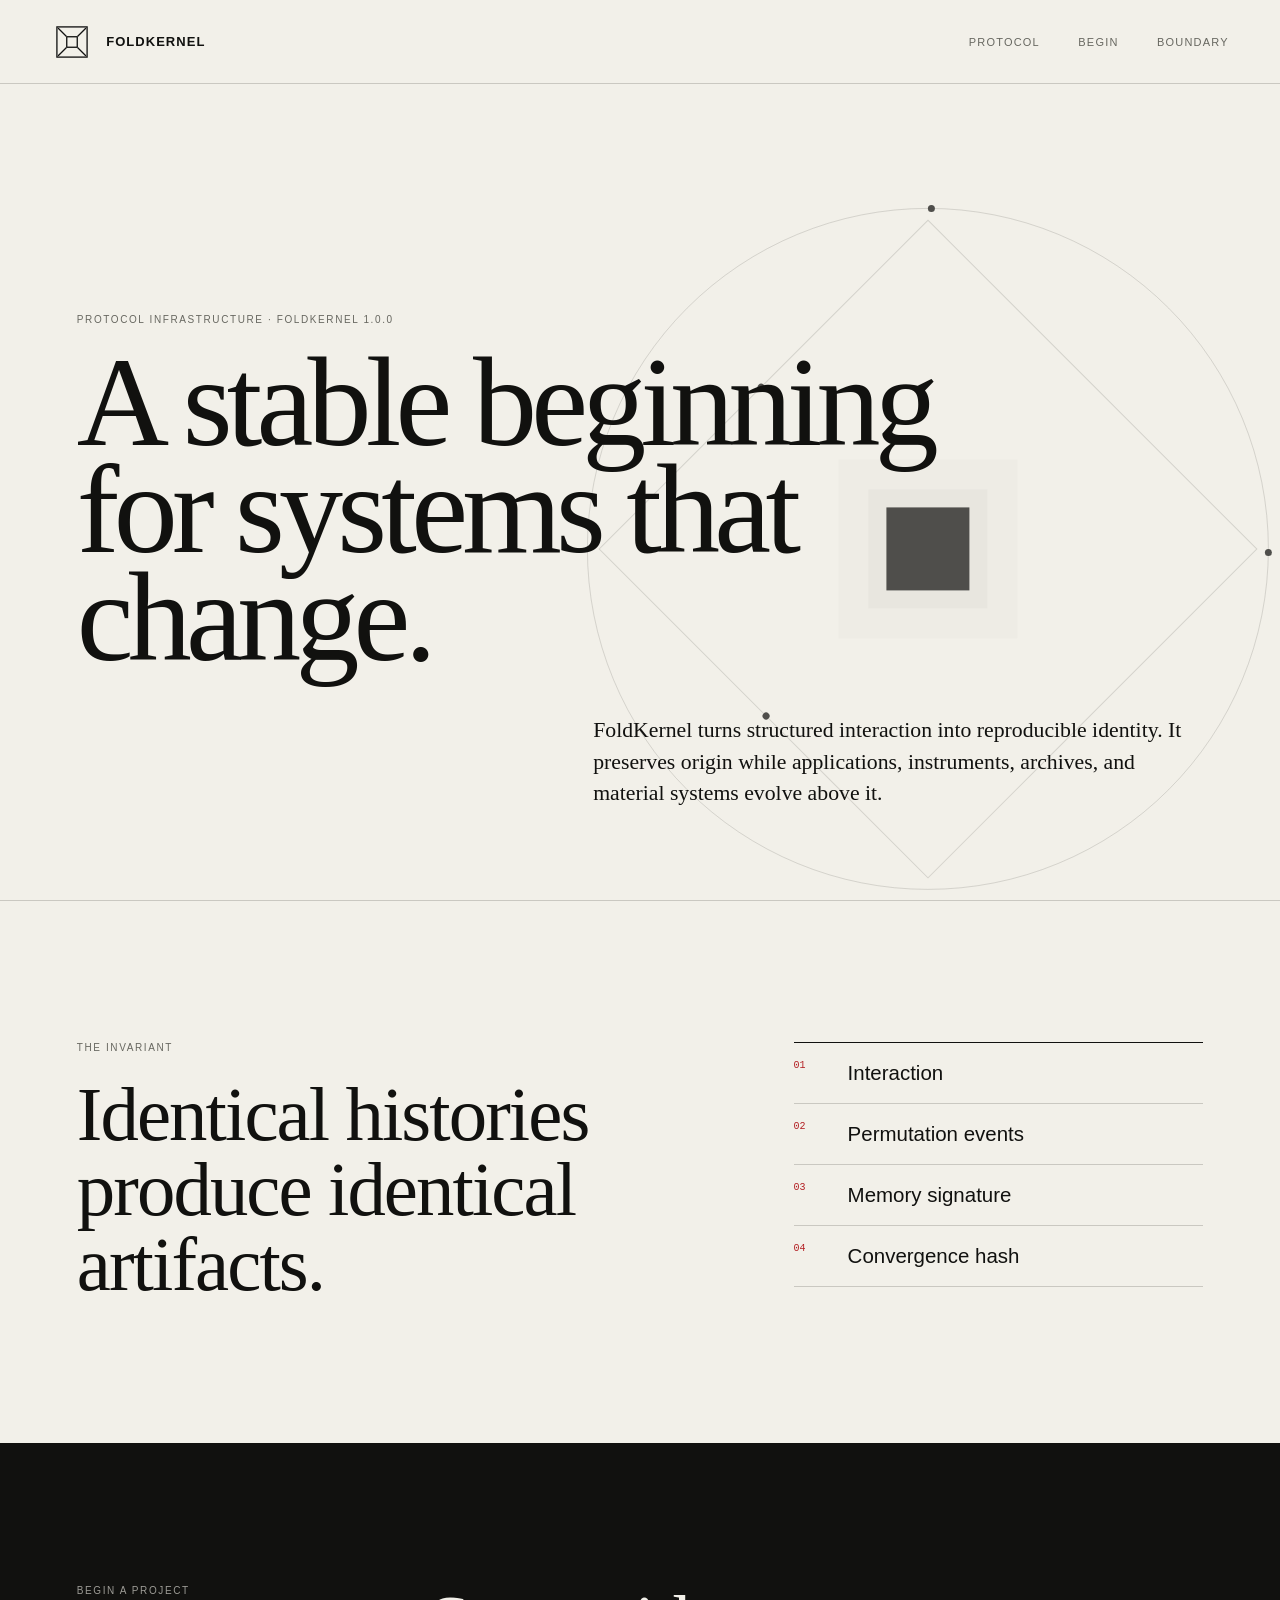
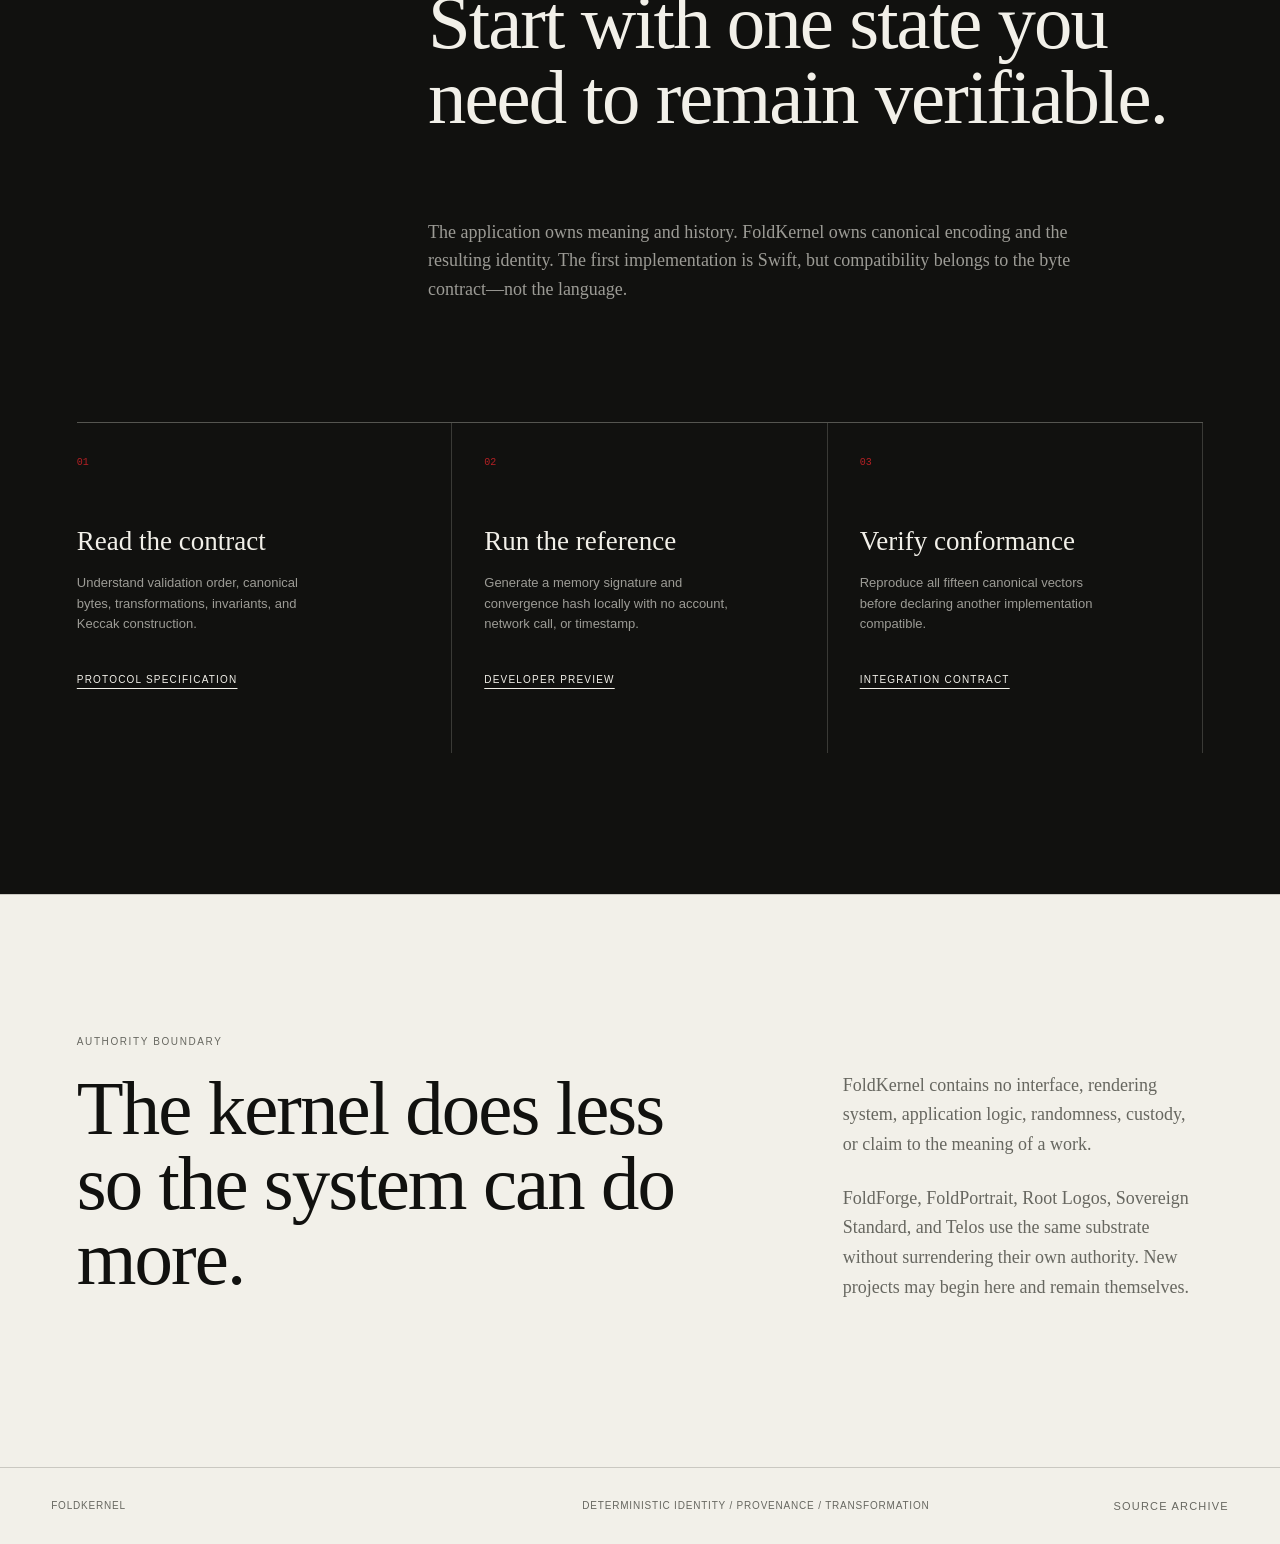
==== index.html @ e5596311 "Add FoldKernel studio entry surface" ====
<!doctype html>
<html lang="en">
  <head>
    <meta charset="utf-8" />
    <meta name="viewport" content="width=device-width, initial-scale=1" />
    <title>FoldKernel — Deterministic Protocol Infrastructure</title>
    <meta name="description" content="FoldKernel is deterministic identity and provenance infrastructure for systems that must evolve without losing their origin." />
    <link rel="canonical" href="https://foldkernel.zeropoet.xyz/" />
    <link rel="icon" href="./Assets/Brand/fold-kernel-mark.svg" type="image/svg+xml" />
    <link rel="stylesheet" href="./styles.css" />
  </head>
  <body>
    <header class="masthead">
      <a class="identity" href="./" aria-label="FoldKernel home">
        <img src="./Assets/Brand/fold-kernel-mark.svg" alt="" />
        <span>FoldKernel</span>
      </a>
      <nav aria-label="Page navigation">
        <a href="#protocol">Protocol</a>
        <a href="#begin">Begin</a>
        <a href="#boundary">Boundary</a>
      </nav>
    </header>

    <main>
      <section class="hero" aria-labelledby="hero-title">
        <div class="field" aria-hidden="true">
          <span class="orbit orbit-a"></span>
          <span class="orbit orbit-b"></span>
          <span class="kernel"></span>
        </div>
        <p class="eyebrow">Protocol infrastructure · FoldKernel 1.0.0</p>
        <h1 id="hero-title">A stable beginning<br />for systems that change.</h1>
        <p class="lead">FoldKernel turns structured interaction into reproducible identity. It preserves origin while applications, instruments, archives, and material systems evolve above it.</p>
      </section>

      <section id="protocol" class="section protocol">
        <div>
          <p class="eyebrow">The invariant</p>
          <h2>Identical histories produce identical artifacts.</h2>
        </div>
        <ol class="sequence" aria-label="FoldKernel deterministic sequence">
          <li><span>01</span>Interaction</li>
          <li><span>02</span>Permutation events</li>
          <li><span>03</span>Memory signature</li>
          <li><span>04</span>Convergence hash</li>
        </ol>
      </section>

      <section id="begin" class="section begin">
        <div class="begin-copy">
          <p class="eyebrow">Begin a project</p>
          <h2>Start with one state you need to remain verifiable.</h2>
          <p>The application owns meaning and history. FoldKernel owns canonical encoding and the resulting identity. The first implementation is Swift, but compatibility belongs to the byte contract—not the language.</p>
        </div>
        <div class="steps">
          <article>
            <span>01</span>
            <h3>Read the contract</h3>
            <p>Understand validation order, canonical bytes, transformations, invariants, and Keccak construction.</p>
            <a href="https://github.com/zeropoet/FoldKernel/blob/main/PROTOCOL.md">Protocol specification</a>
          </article>
          <article>
            <span>02</span>
            <h3>Run the reference</h3>
            <p>Generate a memory signature and convergence hash locally with no account, network call, or timestamp.</p>
            <a href="https://github.com/zeropoet/FoldKernel/blob/main/DEVELOPER.md">Developer preview</a>
          </article>
          <article>
            <span>03</span>
            <h3>Verify conformance</h3>
            <p>Reproduce all fifteen canonical vectors before declaring another implementation compatible.</p>
            <a href="https://github.com/zeropoet/FoldKernel/tree/main/Integration">Integration contract</a>
          </article>
        </div>
      </section>

      <section id="boundary" class="section boundary">
        <p class="eyebrow">Authority boundary</p>
        <div class="boundary-grid">
          <h2>The kernel does less<br />so the system can do more.</h2>
          <div>
            <p>FoldKernel contains no interface, rendering system, application logic, randomness, custody, or claim to the meaning of a work.</p>
            <p>FoldForge, FoldPortrait, Root Logos, Sovereign Standard, and Telos use the same substrate without surrendering their own authority. New projects may begin here and remain themselves.</p>
          </div>
        </div>
      </section>
    </main>

    <footer>
      <span>FoldKernel</span>
      <span>Deterministic identity / provenance / transformation</span>
      <a href="https://github.com/zeropoet/FoldKernel">Source archive</a>
    </footer>
  </body>
</html>
---- styles.css ----
:root {
  color-scheme: light;
  --paper: #f2f0e9;
  --ink: #11110f;
  --muted: #676760;
  --line: rgba(17, 17, 15, 0.18);
  --signal: #b32024;
}

* { box-sizing: border-box; }
html { scroll-behavior: smooth; }
body {
  margin: 0;
  background: var(--paper);
  color: var(--ink);
  font-family: "Helvetica Neue", Helvetica, Arial, sans-serif;
}
a { color: inherit; }
.masthead {
  position: relative;
  z-index: 10;
  display: flex;
  align-items: center;
  justify-content: space-between;
  min-height: 84px;
  padding: 18px clamp(20px, 4vw, 64px);
  border-bottom: 1px solid var(--line);
}
.identity { display: flex; align-items: center; gap: 13px; text-decoration: none; font-size: 13px; font-weight: 600; letter-spacing: .08em; text-transform: uppercase; }
.identity img { width: 42px; height: 42px; }
.masthead nav { display: flex; gap: clamp(18px, 3vw, 42px); }
.masthead nav a, footer a { color: var(--muted); font-size: 11px; letter-spacing: .11em; text-decoration: none; text-transform: uppercase; }
.masthead nav a:hover, footer a:hover { color: var(--ink); }
.hero {
  position: relative;
  min-height: calc(100vh - 84px);
  display: flex;
  flex-direction: column;
  justify-content: flex-end;
  padding: 12vh clamp(20px, 6vw, 96px) 10vh;
  overflow: hidden;
}
.eyebrow { margin: 0 0 24px; color: var(--muted); font-size: 10px; letter-spacing: .16em; text-transform: uppercase; }
.hero h1, .section h2 { margin: 0; font-family: Didot, "Bodoni MT", "Times New Roman", serif; font-weight: 400; }
.hero h1 { position: relative; z-index: 2; max-width: 1050px; font-size: clamp(56px, 10vw, 154px); line-height: .84; letter-spacing: -.045em; }
.lead { position: relative; z-index: 2; max-width: 610px; margin: 44px 0 0 auto; font: clamp(17px, 1.7vw, 25px)/1.45 Didot, "Times New Roman", serif; }
.field { position: absolute; top: 6%; right: -5%; width: min(65vw, 850px); aspect-ratio: 1; opacity: .72; }
.orbit, .kernel { position: absolute; inset: 50%; border: 1px solid var(--line); transform: translate(-50%, -50%); }
.orbit-a { width: 82%; height: 82%; border-radius: 50%; animation: turn 48s linear infinite; }
.orbit-b { width: 56%; height: 56%; transform: translate(-50%, -50%) rotate(45deg); animation: counterturn 34s linear infinite; }
.orbit::before, .orbit::after { content: ""; position: absolute; width: 7px; height: 7px; background: var(--ink); border-radius: 50%; }
.orbit-a::before { top: -4px; left: 50%; }
.orbit-a::after { right: -4px; top: 50%; }
.orbit-b::before { left: -4px; top: 50%; }
.orbit-b::after { bottom: -4px; left: 50%; }
.kernel { width: 10%; height: 10%; background: var(--ink); border: 0; box-shadow: 0 0 0 18px rgba(17,17,15,.035), 0 0 0 48px rgba(17,17,15,.02); }
@keyframes turn { to { transform: translate(-50%, -50%) rotate(360deg); } }
@keyframes counterturn { to { transform: translate(-50%, -50%) rotate(-315deg); } }
.section { padding: clamp(76px, 11vw, 168px) clamp(20px, 6vw, 96px); border-top: 1px solid var(--line); }
.section h2 { max-width: 900px; font-size: clamp(42px, 6vw, 92px); line-height: .98; letter-spacing: -.025em; }
.protocol { display: grid; grid-template-columns: 1.2fr .8fr; gap: 8vw; }
.sequence { margin: 0; padding: 0; list-style: none; border-top: 1px solid var(--ink); }
.sequence li { display: grid; grid-template-columns: 54px 1fr; padding: 18px 0; border-bottom: 1px solid var(--line); font-size: clamp(16px, 1.6vw, 23px); }
.sequence span, .steps article > span { color: var(--signal); font: 10px/1 "SFMono-Regular", Consolas, monospace; }
.begin { background: var(--ink); color: var(--paper); }
.begin .eyebrow, .begin-copy p, .steps p { color: rgba(242,240,233,.62); }
.begin-copy { display: grid; grid-template-columns: .5fr 1.35fr; gap: 5vw; }
.begin-copy .eyebrow { grid-column: 1; }
.begin-copy h2 { grid-column: 2; }
.begin-copy > p:last-child { grid-column: 2; max-width: 670px; font: 18px/1.6 Didot, "Times New Roman", serif; }
.steps { display: grid; grid-template-columns: repeat(3, 1fr); margin-top: 100px; border-top: 1px solid rgba(242,240,233,.3); }
.steps article { min-height: 330px; padding: 28px 32px 28px 0; border-right: 1px solid rgba(242,240,233,.18); }
.steps article + article { padding-left: 32px; }
.steps h3 { margin: 58px 0 16px; font: 400 27px/1.1 Didot, "Times New Roman", serif; }
.steps p { max-width: 34ch; font-size: 13px; line-height: 1.6; }
.steps a { display: inline-block; margin-top: 26px; font-size: 10px; letter-spacing: .12em; text-transform: uppercase; text-underline-offset: 5px; }
.boundary-grid { display: grid; grid-template-columns: 1.15fr .65fr; gap: 10vw; }
.boundary-grid p { margin: 0 0 24px; color: var(--muted); font: 18px/1.65 Didot, "Times New Roman", serif; }
footer { display: grid; grid-template-columns: 1fr 1fr auto; gap: 20px; padding: 32px clamp(20px, 4vw, 64px); border-top: 1px solid var(--line); color: var(--muted); font-size: 10px; letter-spacing: .08em; text-transform: uppercase; }
@media (max-width: 760px) {
  .masthead nav { gap: 14px; }
  .masthead nav a { font-size: 9px; }
  .hero { min-height: 760px; }
  .field { width: 110vw; right: -48%; top: 4%; }
  .lead { margin-left: 0; }
  .protocol, .begin-copy, .boundary-grid { grid-template-columns: 1fr; }
  .begin-copy .eyebrow, .begin-copy h2, .begin-copy > p:last-child { grid-column: 1; }
  .steps { grid-template-columns: 1fr; margin-top: 64px; }
  .steps article, .steps article + article { min-height: 0; padding: 26px 0 38px; border-right: 0; border-bottom: 1px solid rgba(242,240,233,.18); }
  .steps h3 { margin-top: 28px; }
  footer { grid-template-columns: 1fr; }
}
@media (prefers-reduced-motion: reduce) { html { scroll-behavior: auto; } .orbit { animation: none; } }
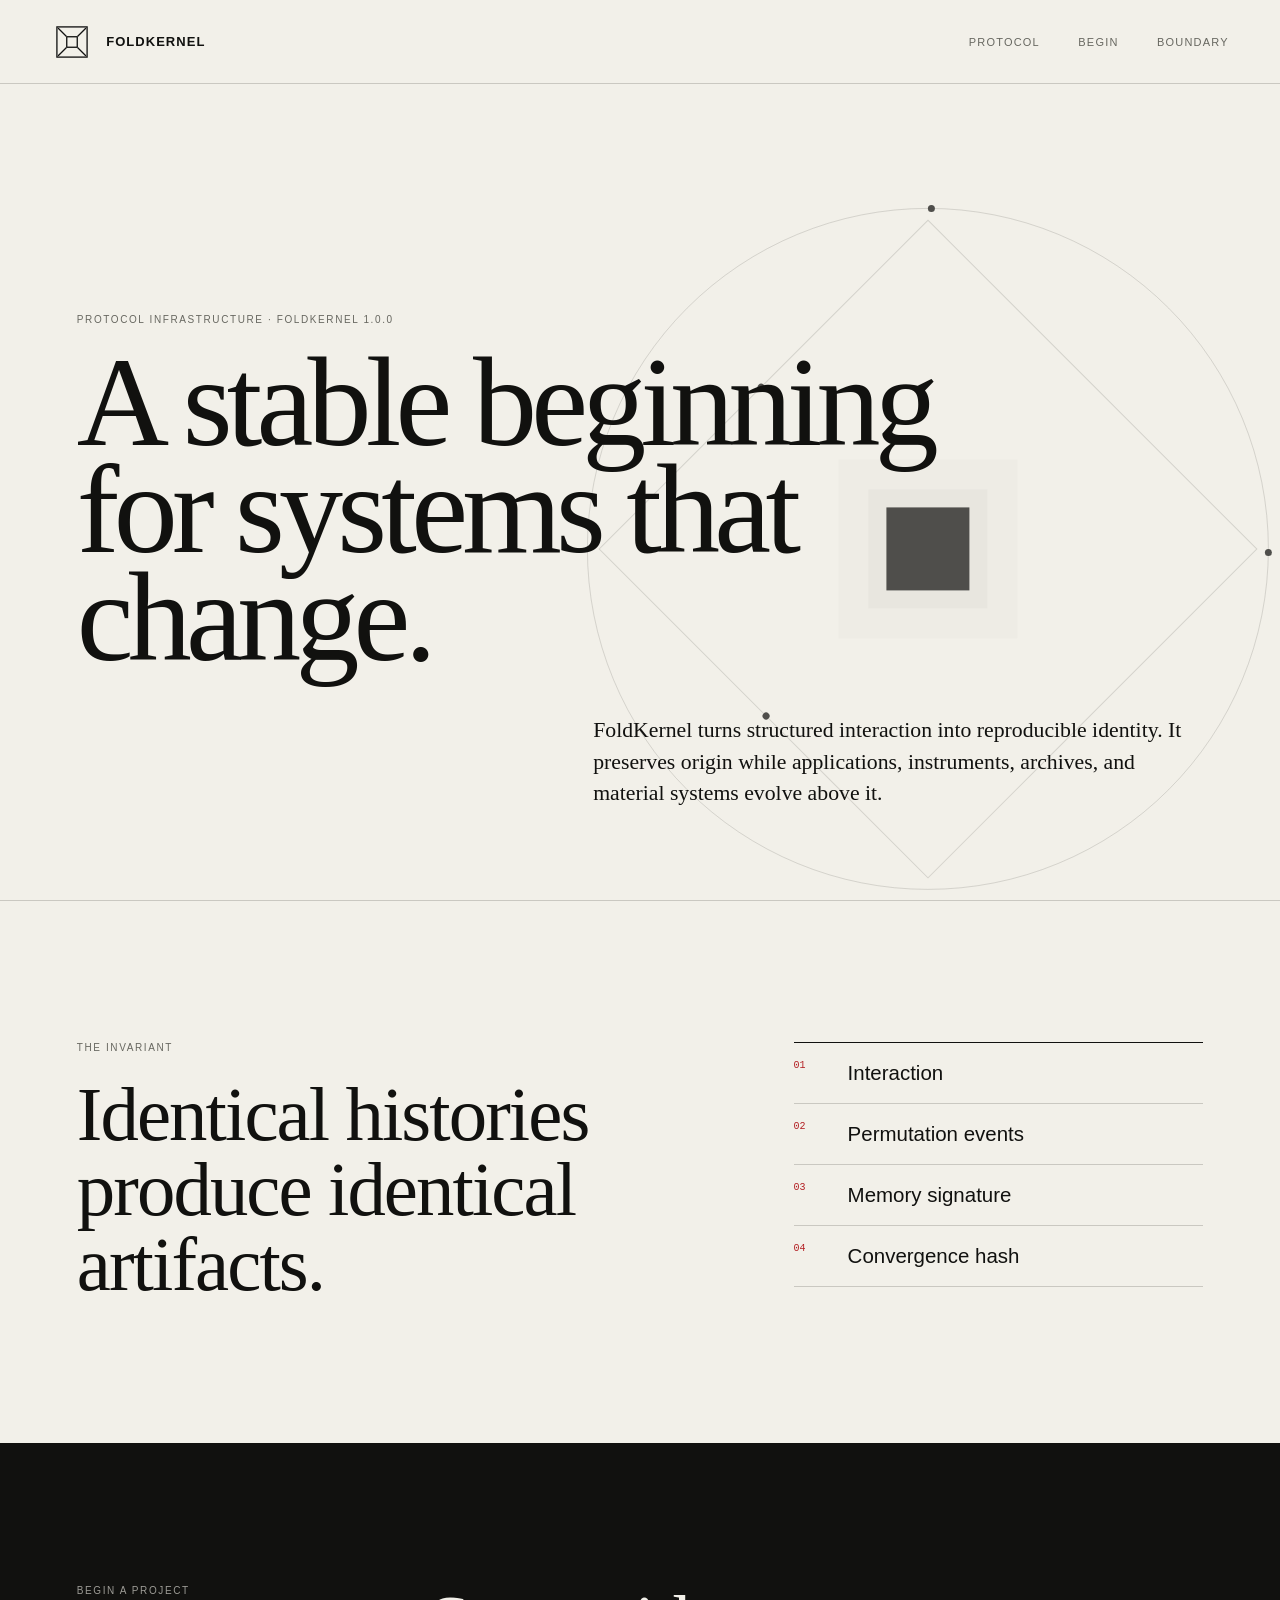
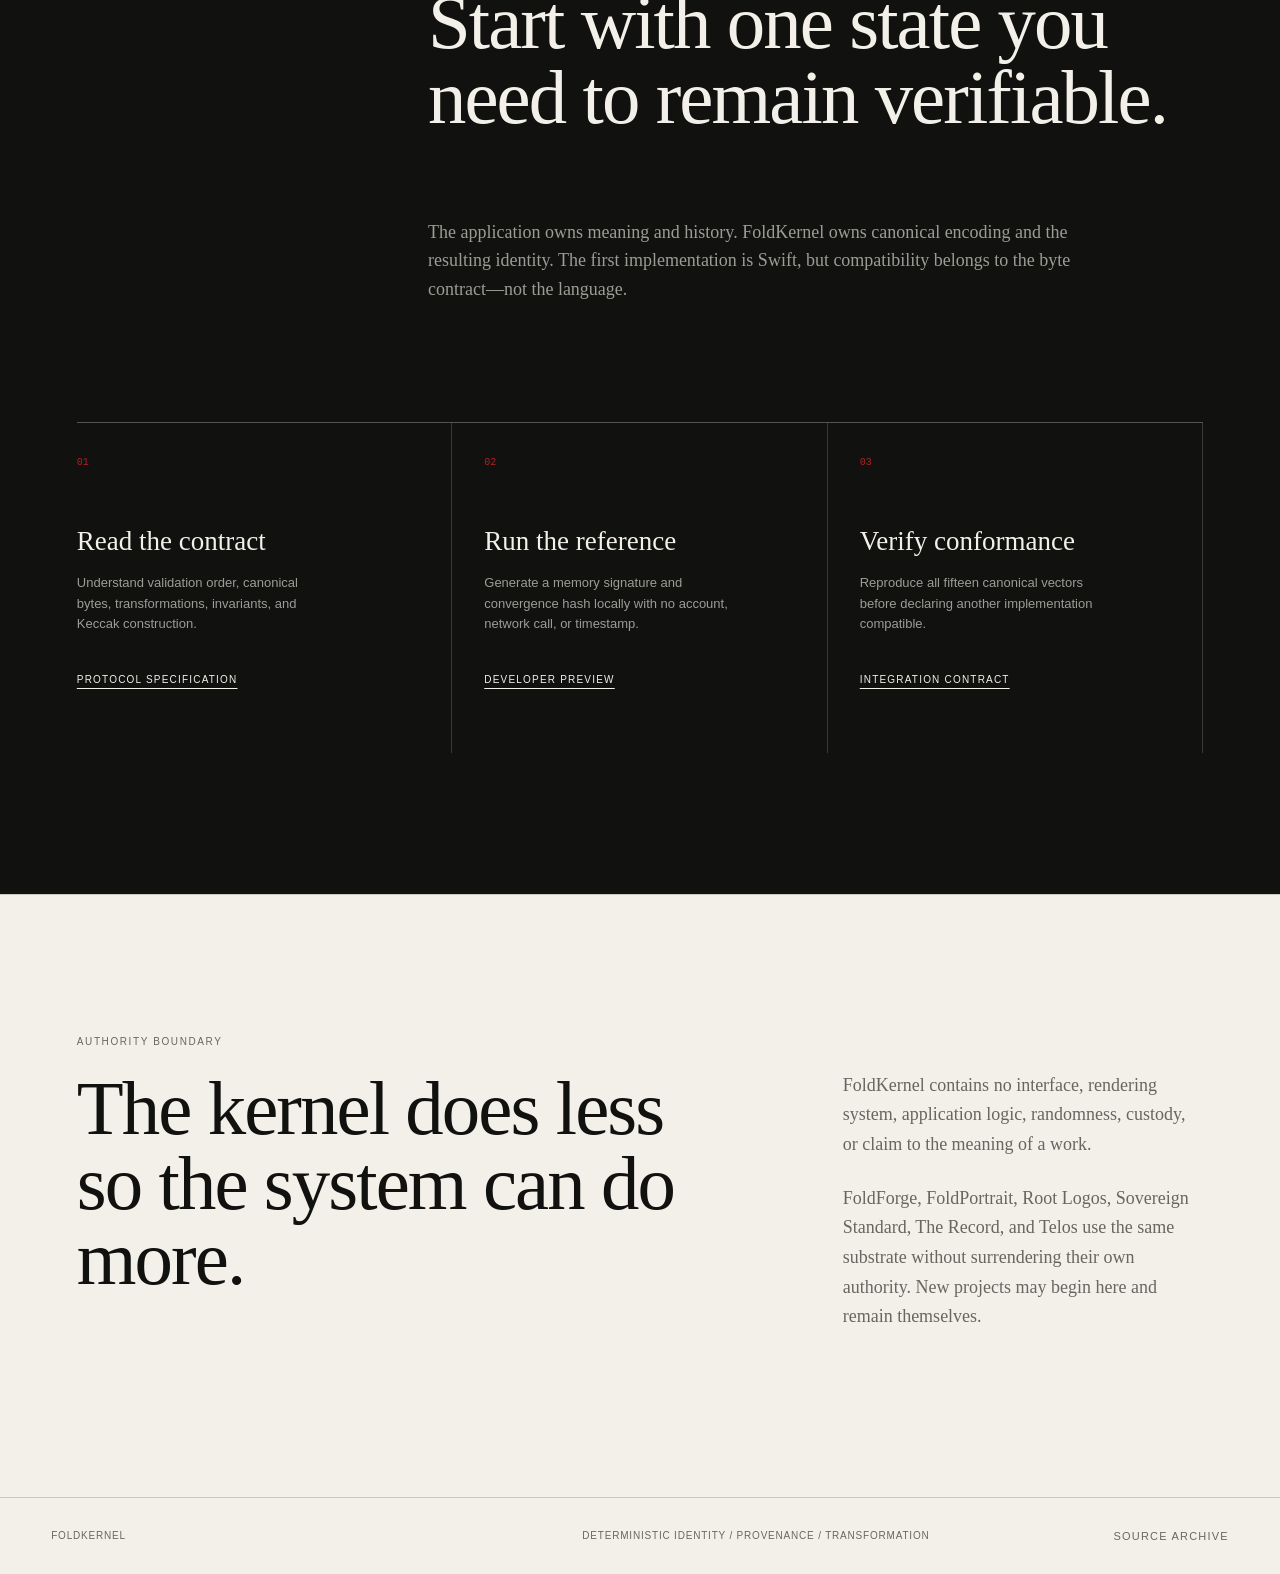
==== commit 7c8a1012: "Recognize The Record as a FoldKernel consumer" ====
--- a/index.html
+++ b/index.html
@@ -81,7 +81,7 @@
           <h2>The kernel does less<br />so the system can do more.</h2>
           <div>
             <p>FoldKernel contains no interface, rendering system, application logic, randomness, custody, or claim to the meaning of a work.</p>
-            <p>FoldForge, FoldPortrait, Root Logos, Sovereign Standard, and Telos use the same substrate without surrendering their own authority. New projects may begin here and remain themselves.</p>
+            <p>FoldForge, FoldPortrait, Root Logos, Sovereign Standard, The Record, and Telos use the same substrate without surrendering their own authority. New projects may begin here and remain themselves.</p>
           </div>
         </div>
       </section>
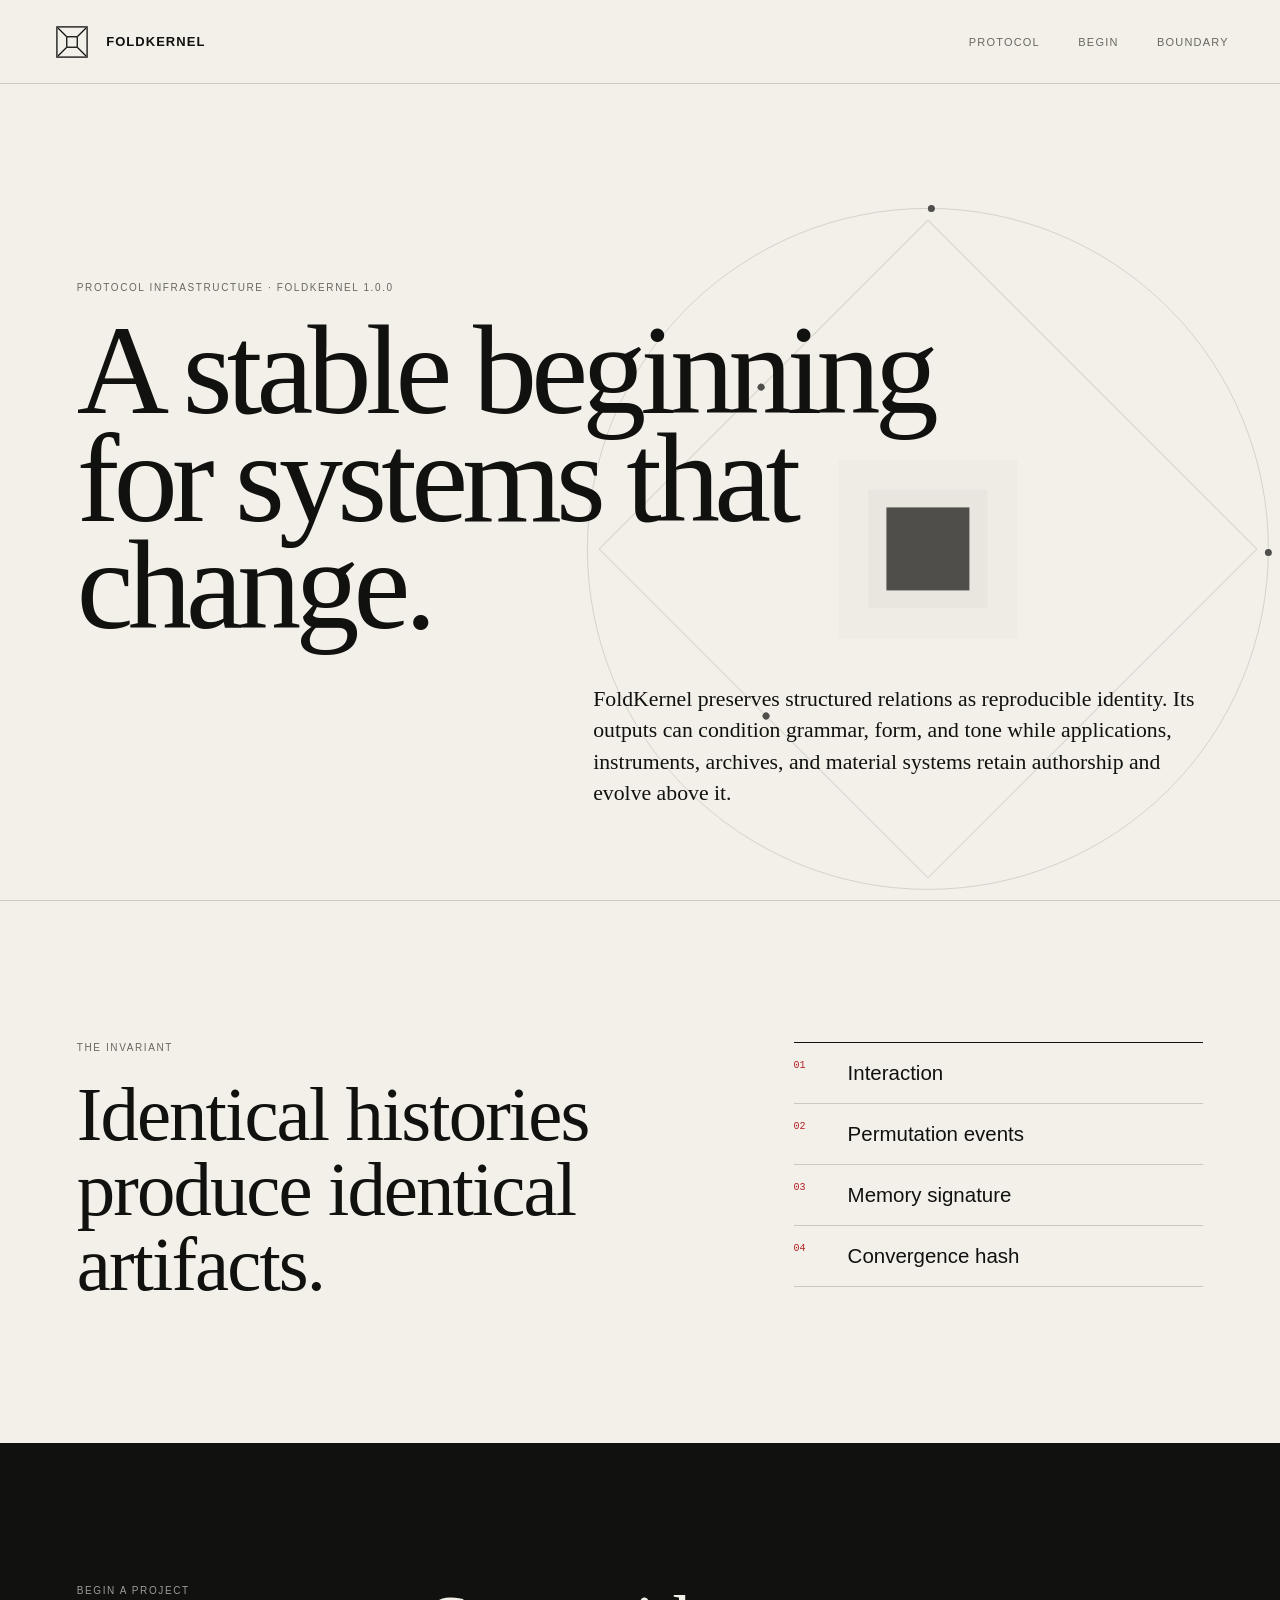
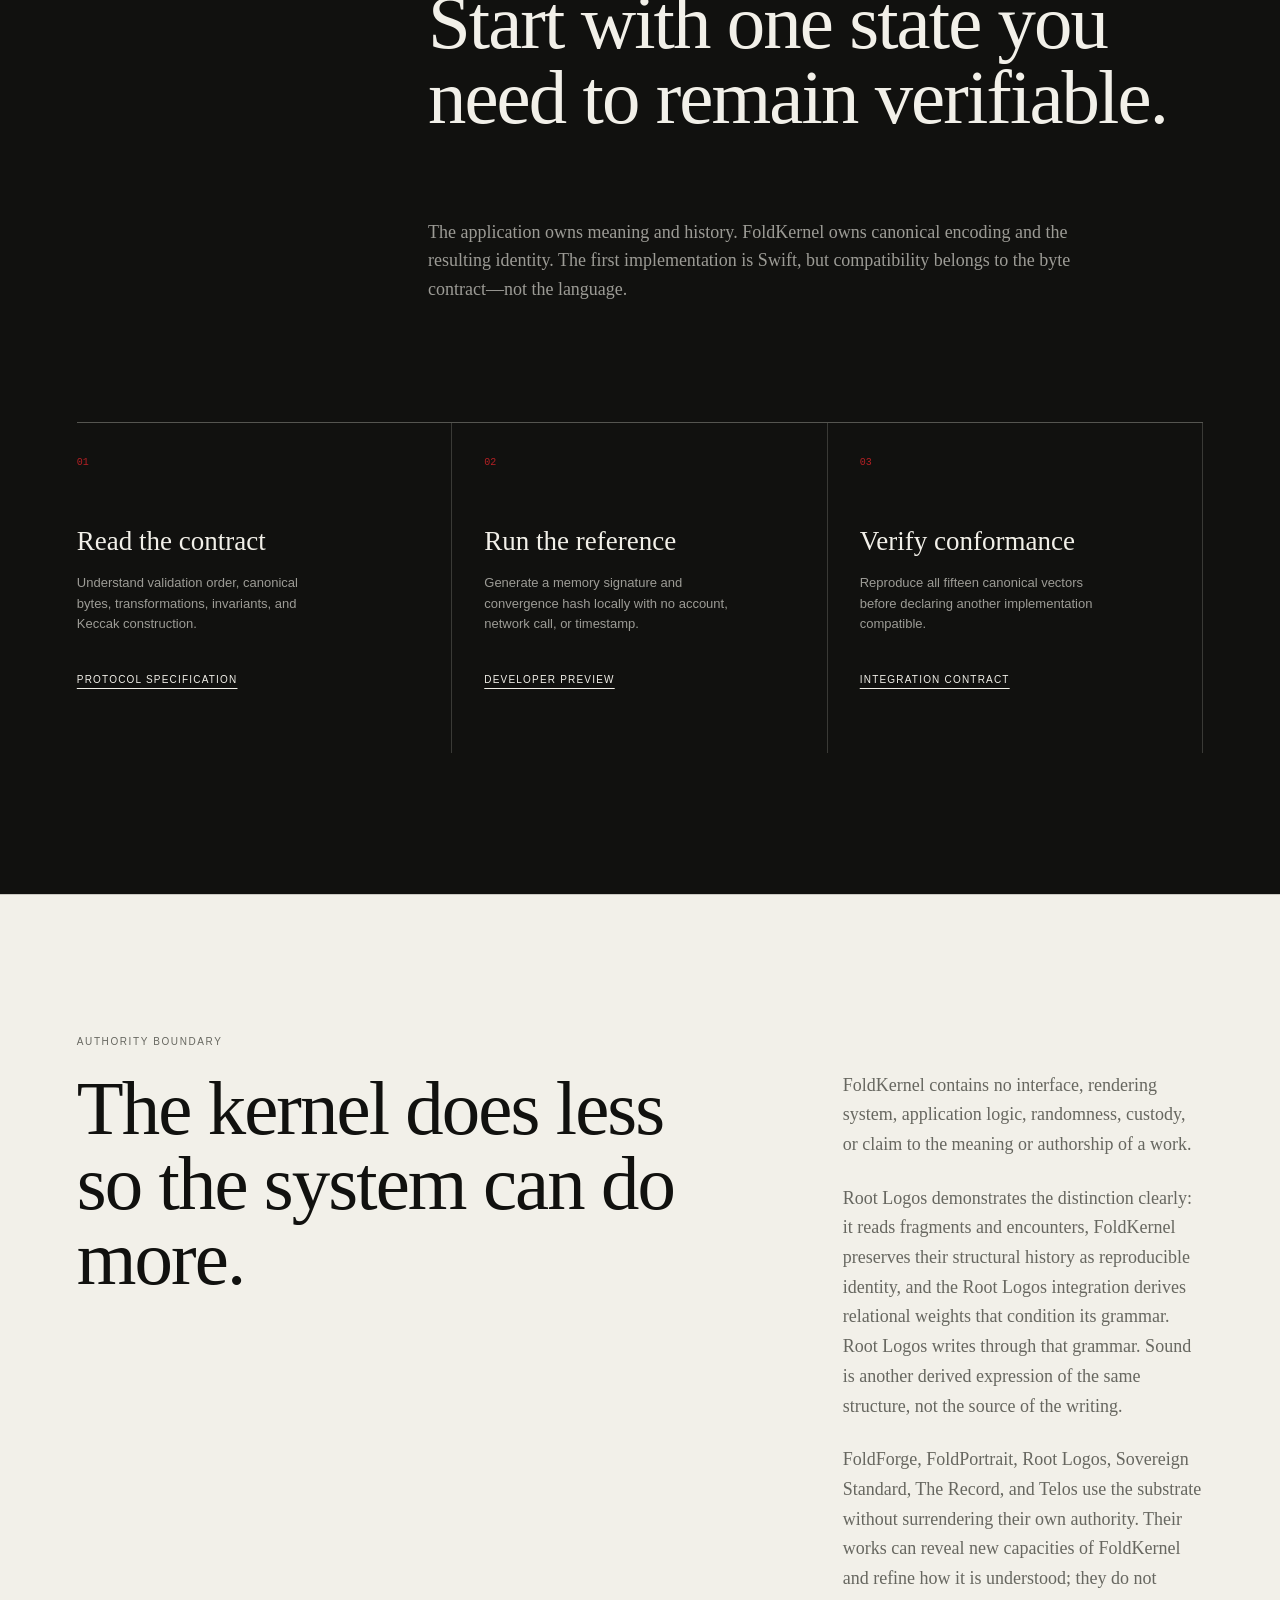
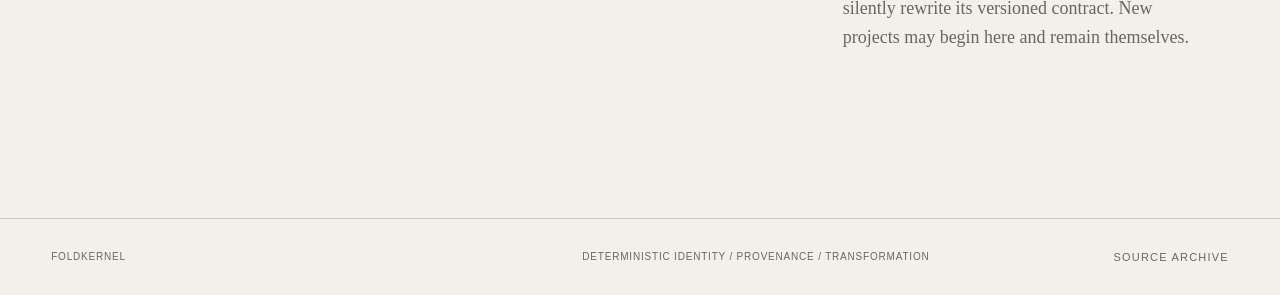
==== commit 8df7297c: "Clarify FoldKernel through demonstrated works" ====
--- a/index.html
+++ b/index.html
@@ -3,8 +3,8 @@
   <head>
     <meta charset="utf-8" />
     <meta name="viewport" content="width=device-width, initial-scale=1" />
-    <title>FoldKernel — Deterministic Protocol Infrastructure</title>
-    <meta name="description" content="FoldKernel is deterministic identity and provenance infrastructure for systems that must evolve without losing their origin." />
+    <title>FoldKernel — Deterministic Relational Infrastructure</title>
+    <meta name="description" content="FoldKernel preserves structural histories as reproducible identities that evolving systems can interpret as relational weights without losing their origin." />
     <link rel="canonical" href="https://foldkernel.zeropoet.xyz/" />
     <link rel="icon" href="./Assets/Brand/fold-kernel-mark.svg" type="image/svg+xml" />
     <link rel="stylesheet" href="./styles.css" />
@@ -31,7 +31,7 @@
         </div>
         <p class="eyebrow">Protocol infrastructure · FoldKernel 1.0.0</p>
         <h1 id="hero-title">A stable beginning<br />for systems that change.</h1>
-        <p class="lead">FoldKernel turns structured interaction into reproducible identity. It preserves origin while applications, instruments, archives, and material systems evolve above it.</p>
+        <p class="lead">FoldKernel preserves structured relations as reproducible identity. Its outputs can condition grammar, form, and tone while applications, instruments, archives, and material systems retain authorship and evolve above it.</p>
       </section>
 
       <section id="protocol" class="section protocol">
@@ -80,8 +80,9 @@
         <div class="boundary-grid">
           <h2>The kernel does less<br />so the system can do more.</h2>
           <div>
-            <p>FoldKernel contains no interface, rendering system, application logic, randomness, custody, or claim to the meaning of a work.</p>
-            <p>FoldForge, FoldPortrait, Root Logos, Sovereign Standard, The Record, and Telos use the same substrate without surrendering their own authority. New projects may begin here and remain themselves.</p>
+            <p>FoldKernel contains no interface, rendering system, application logic, randomness, custody, or claim to the meaning or authorship of a work.</p>
+            <p>Root Logos demonstrates the distinction clearly: it reads fragments and encounters, FoldKernel preserves their structural history as reproducible identity, and the Root Logos integration derives relational weights that condition its grammar. Root Logos writes through that grammar. Sound is another derived expression of the same structure, not the source of the writing.</p>
+            <p>FoldForge, FoldPortrait, Root Logos, Sovereign Standard, The Record, and Telos use the substrate without surrendering their own authority. Their works can reveal new capacities of FoldKernel and refine how it is understood; they do not silently rewrite its versioned contract. New projects may begin here and remain themselves.</p>
           </div>
         </div>
       </section>
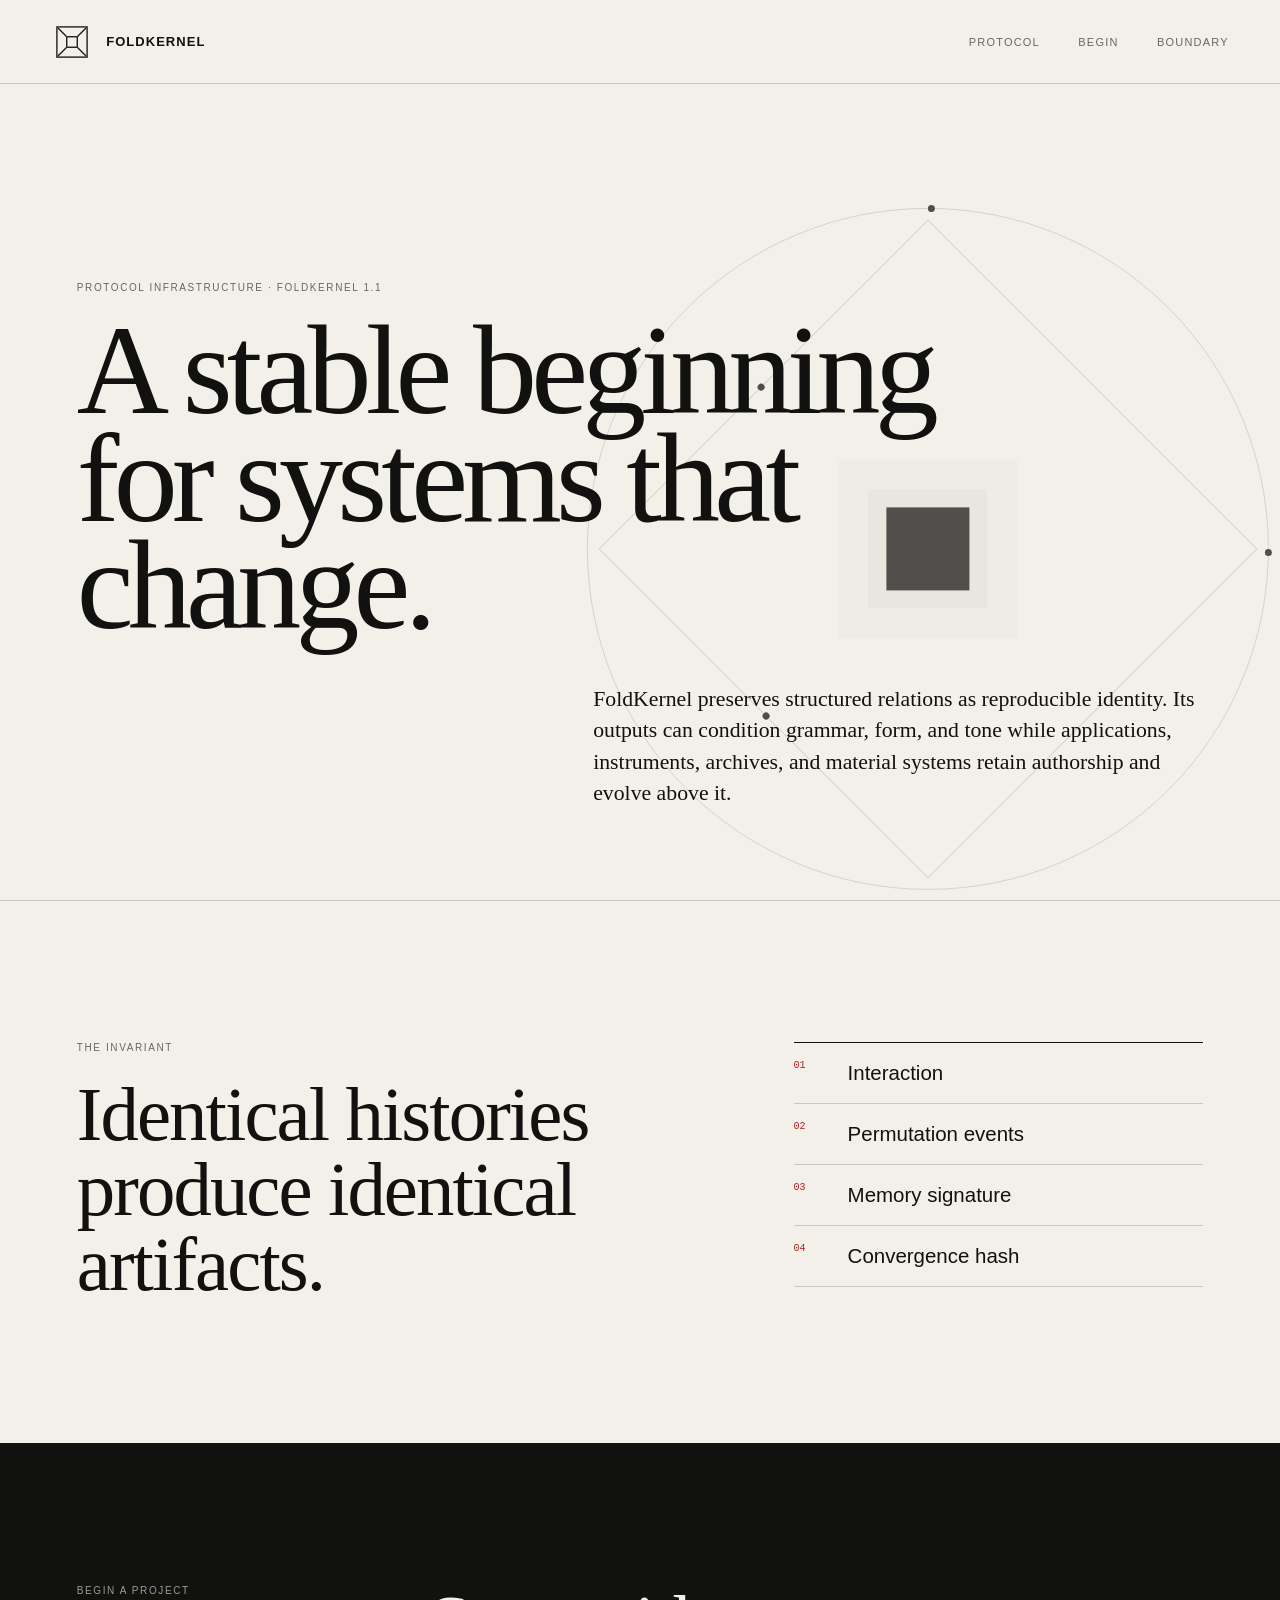
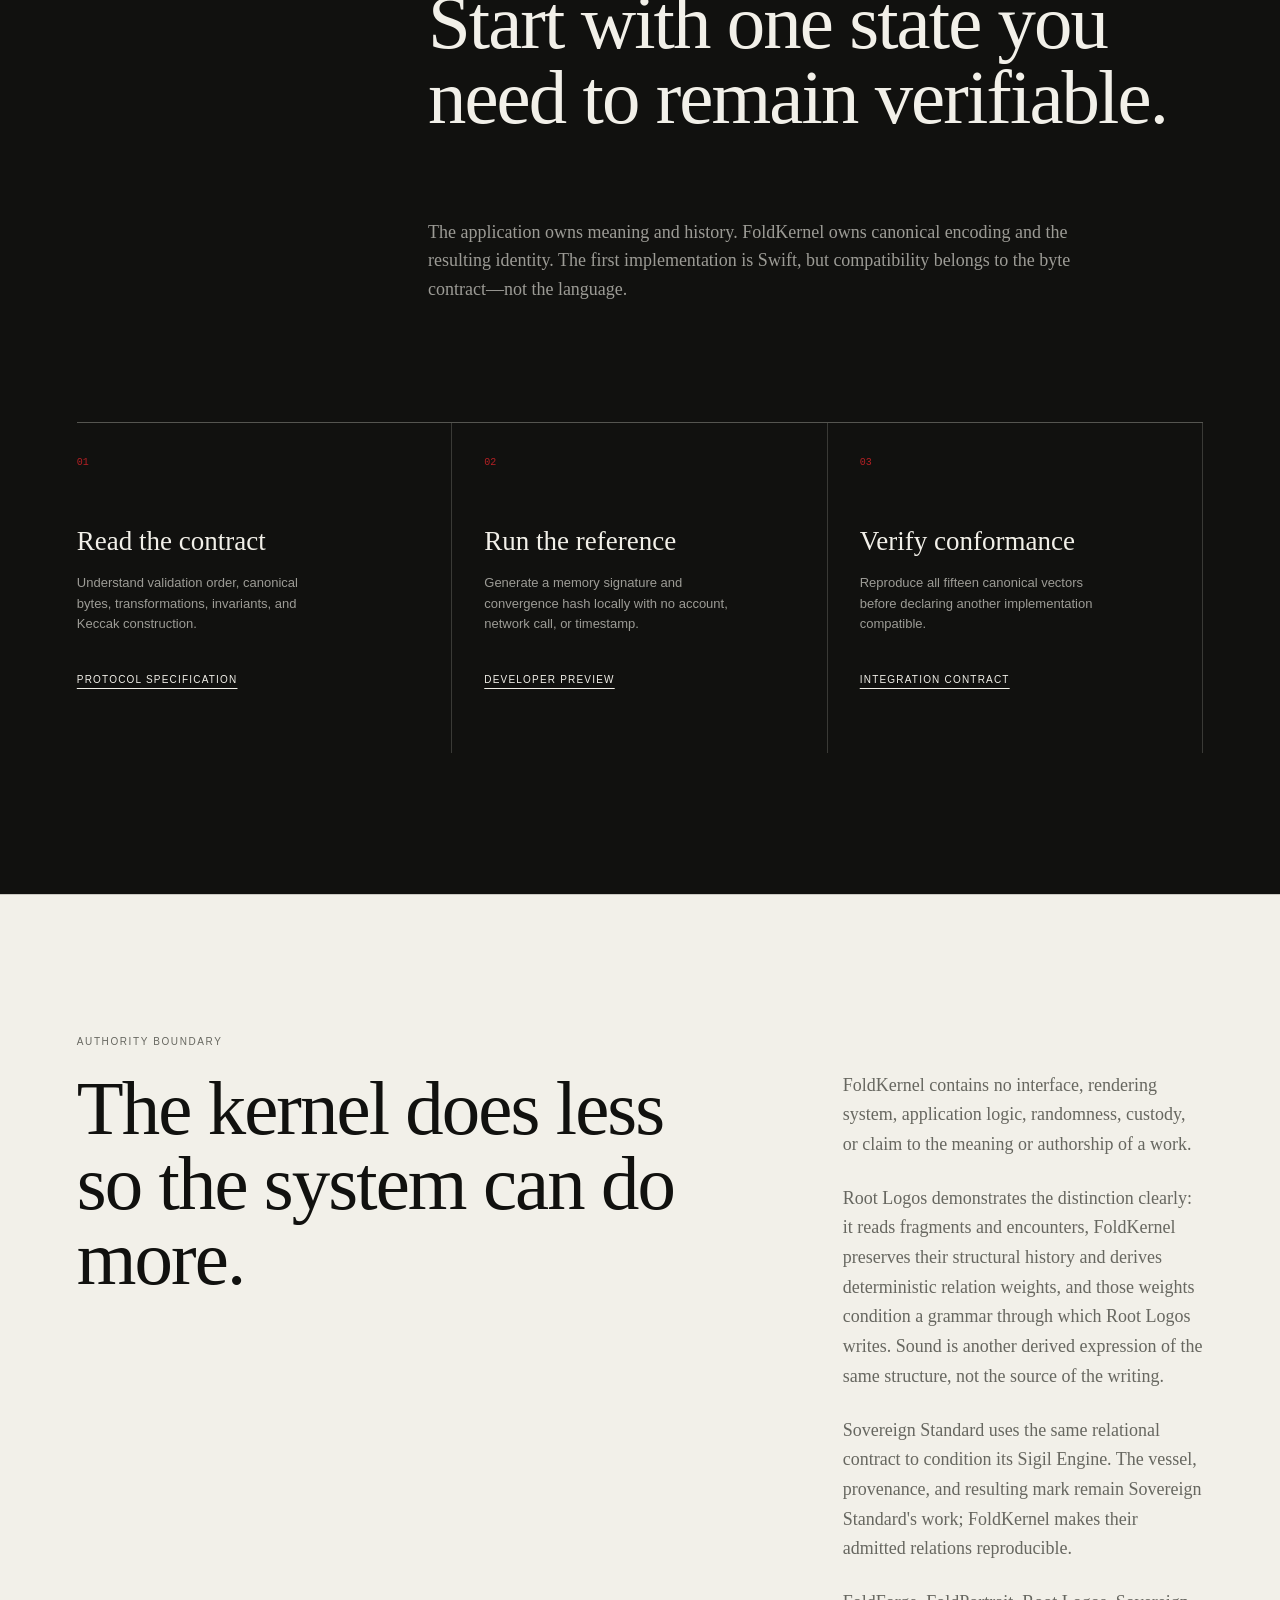
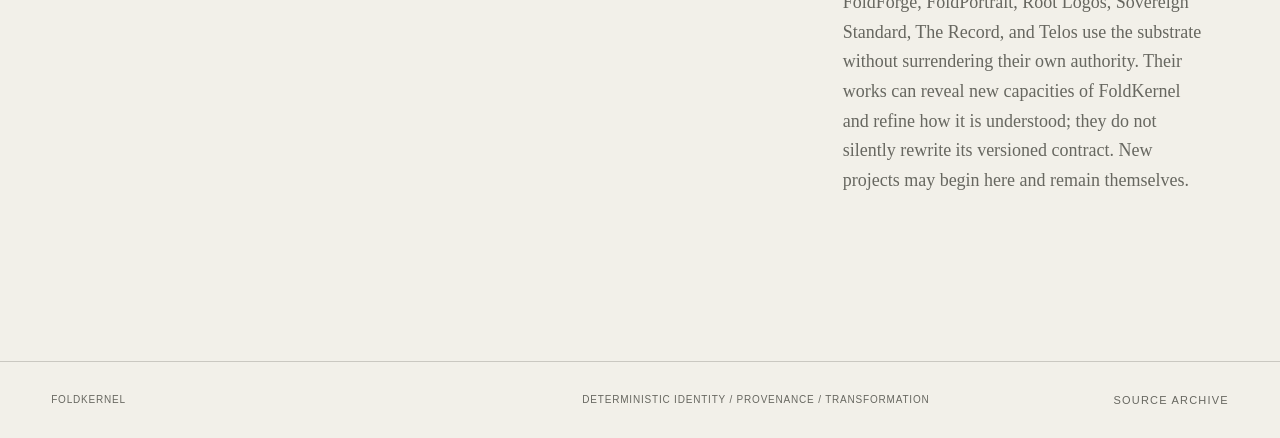
==== commit 0590d158: "Add versioned relation weights without changing FoldKernel 1.0 core" ====
--- a/index.html
+++ b/index.html
@@ -29,7 +29,7 @@
           <span class="orbit orbit-b"></span>
           <span class="kernel"></span>
         </div>
-        <p class="eyebrow">Protocol infrastructure · FoldKernel 1.0.0</p>
+        <p class="eyebrow">Protocol infrastructure · FoldKernel 1.1</p>
         <h1 id="hero-title">A stable beginning<br />for systems that change.</h1>
         <p class="lead">FoldKernel preserves structured relations as reproducible identity. Its outputs can condition grammar, form, and tone while applications, instruments, archives, and material systems retain authorship and evolve above it.</p>
       </section>
@@ -81,7 +81,8 @@
           <h2>The kernel does less<br />so the system can do more.</h2>
           <div>
             <p>FoldKernel contains no interface, rendering system, application logic, randomness, custody, or claim to the meaning or authorship of a work.</p>
-            <p>Root Logos demonstrates the distinction clearly: it reads fragments and encounters, FoldKernel preserves their structural history as reproducible identity, and the Root Logos integration derives relational weights that condition its grammar. Root Logos writes through that grammar. Sound is another derived expression of the same structure, not the source of the writing.</p>
+            <p>Root Logos demonstrates the distinction clearly: it reads fragments and encounters, FoldKernel preserves their structural history and derives deterministic relation weights, and those weights condition a grammar through which Root Logos writes. Sound is another derived expression of the same structure, not the source of the writing.</p>
+            <p>Sovereign Standard uses the same relational contract to condition its Sigil Engine. The vessel, provenance, and resulting mark remain Sovereign Standard's work; FoldKernel makes their admitted relations reproducible.</p>
             <p>FoldForge, FoldPortrait, Root Logos, Sovereign Standard, The Record, and Telos use the substrate without surrendering their own authority. Their works can reveal new capacities of FoldKernel and refine how it is understood; they do not silently rewrite its versioned contract. New projects may begin here and remain themselves.</p>
           </div>
         </div>
